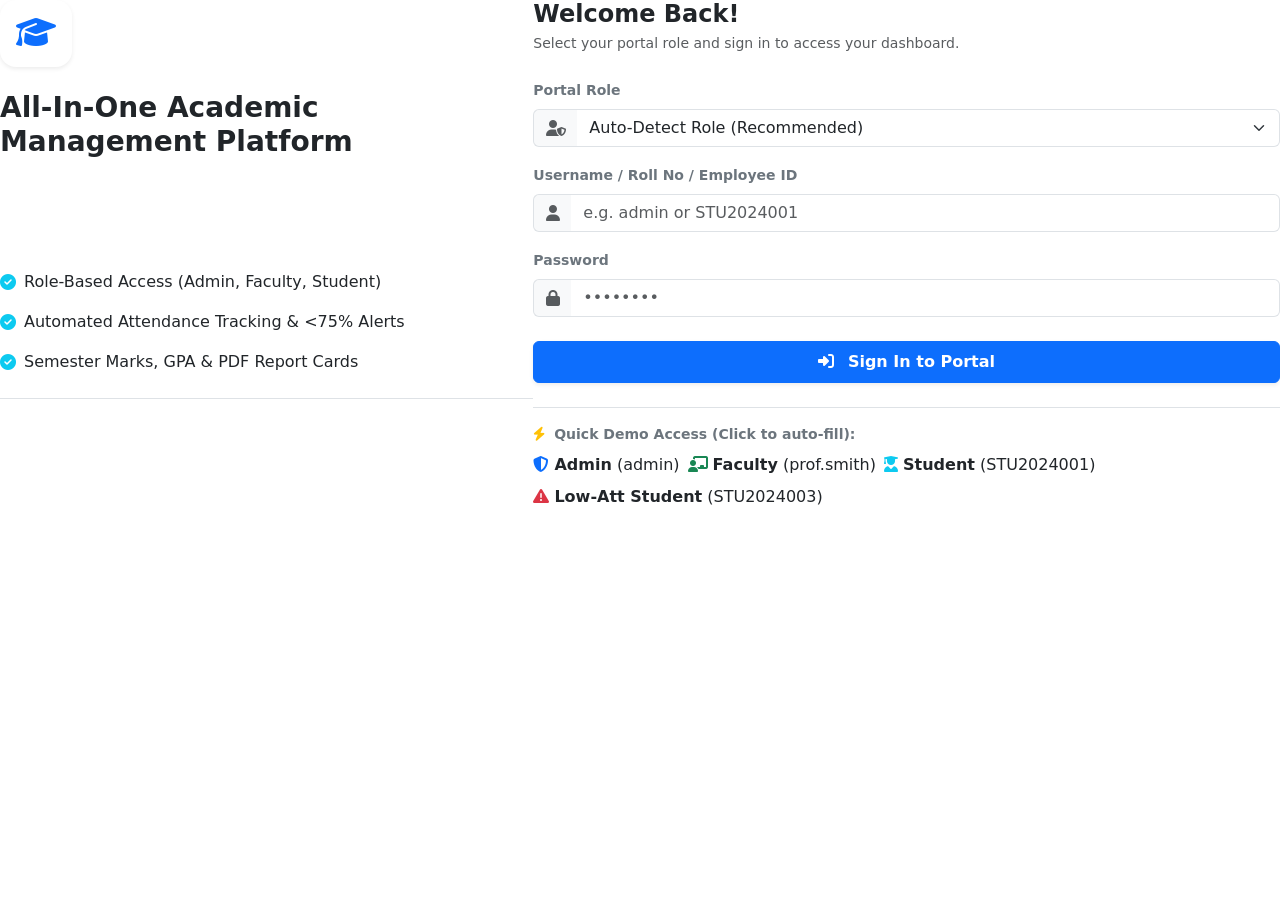
==== src/main/resources/static/index.html @ 06d14b9f "Initial commit: Complete Student Management System (Java Full Stack)" ====
<!DOCTYPE html>
<html lang="en">
<head>
    <meta charset="UTF-8">
    <meta name="viewport" content="width=device-width, initial-scale=1.0">
    <title>Student Management System | Portal Login</title>
    <!-- Google Fonts: Inter -->
    <link rel="preconnect" href="https://fonts.googleapis.com">
    <link rel="preconnect" href="https://fonts.gstatic.com" crossorigin>
    <link href="https://fonts.googleapis.com/css2?family=Inter:wght@300;400;500;600;700;800&display=swap" rel="stylesheet">
    <!-- Bootstrap 5.3 CSS -->
    <link href="https://cdn.jsdelivr.net/npm/bootstrap@5.3.3/dist/css/bootstrap.min.css" rel="stylesheet">
    <!-- FontAwesome 6 Icons -->
    <link href="https://cdnjs.cloudflare.com/ajax/libs/font-awesome/6.5.1/css/all.min.css" rel="stylesheet">
    <!-- Custom CSS -->
    <link rel="stylesheet" href="/css/style.css">
</head>
<body class="login-body">

<div class="login-card">
    <div class="row g-0">
        <!-- Left Side: Institution Branding -->
        <div class="col-lg-5 login-banner">
            <div>
                <div class="d-flex align-items-center gap-3 mb-4">
                    <div class="bg-white text-primary p-3 rounded-4 shadow-sm">
                        <i class="fas fa-graduation-cap fa-2x"></i>
                    </div>
                    <div>
                        <h4 class="fw-bold mb-0 text-white">AcademiaSMS</h4>
                        <small class="text-white-50">Enterprise College Management</small>
                    </div>
                </div>

                <h3 class="fw-bold mb-3">All-In-One Academic Management Platform</h3>
                <p class="text-white-50 mb-4">
                    Empowering colleges and educational institutions to manage students, attendance, examinations, and faculties seamlessly in one unified cloud system.
                </p>

                <div class="d-flex flex-column gap-3 mb-4">
                    <div class="d-flex align-items-center gap-2">
                        <i class="fas fa-check-circle text-info"></i>
                        <span>Role-Based Access (Admin, Faculty, Student)</span>
                    </div>
                    <div class="d-flex align-items-center gap-2">
                        <i class="fas fa-check-circle text-info"></i>
                        <span>Automated Attendance Tracking & <75% Alerts</span>
                    </div>
                    <div class="d-flex align-items-center gap-2">
                        <i class="fas fa-check-circle text-info"></i>
                        <span>Semester Marks, GPA & PDF Report Cards</span>
                    </div>
                </div>
            </div>

            <div class="pt-4 border-top border-white-50 text-white-50 small">
                <span>Java Full Stack Project &bull; Spring Boot &bull; Hibernate &bull; MySQL</span>
            </div>
        </div>

        <!-- Right Side: Login Form -->
        <div class="col-lg-7 login-form-container">
            <div class="mb-4">
                <h4 class="fw-bold text-dark mb-1">Welcome Back!</h4>
                <p class="text-muted small">Select your portal role and sign in to access your dashboard.</p>
            </div>

            <!-- Alert Container -->
            <div id="loginAlertContainer"></div>

            <!-- Login Form -->
            <form id="loginForm">
                <div class="mb-3">
                    <label class="form-label small fw-semibold text-secondary">Portal Role</label>
                    <div class="input-group">
                        <span class="input-group-text bg-light border-end-0 text-muted"><i class="fas fa-user-shield"></i></span>
                        <select class="form-select border-start-0" id="roleSelect">
                            <option value="">Auto-Detect Role (Recommended)</option>
                            <option value="ROLE_ADMIN">Administrator</option>
                            <option value="ROLE_FACULTY">Faculty / Teacher</option>
                            <option value="ROLE_STUDENT">Student</option>
                        </select>
                    </div>
                </div>

                <div class="mb-3">
                    <label class="form-label small fw-semibold text-secondary">Username / Roll No / Employee ID</label>
                    <div class="input-group">
                        <span class="input-group-text bg-light border-end-0 text-muted"><i class="fas fa-user"></i></span>
                        <input type="text" class="form-control border-start-0" id="username" placeholder="e.g. admin or STU2024001" required>
                    </div>
                </div>

                <div class="mb-4">
                    <label class="form-label small fw-semibold text-secondary">Password</label>
                    <div class="input-group">
                        <span class="input-group-text bg-light border-end-0 text-muted"><i class="fas fa-lock"></i></span>
                        <input type="password" class="form-control border-start-0" id="password" placeholder="••••••••" required>
                    </div>
                </div>

                <button type="submit" id="loginSubmitBtn" class="btn btn-primary w-100 py-2 fw-semibold shadow-sm mb-4">
                    <i class="fas fa-sign-in-alt me-2"></i> Sign In to Portal
                </button>
            </form>

            <!-- Quick Demo One-Click Fill -->
            <div class="border-top pt-3">
                <div class="small fw-bold text-secondary mb-2">
                    <i class="fas fa-bolt text-warning me-1"></i> Quick Demo Access (Click to auto-fill):
                </div>
                <div class="d-flex flex-wrap gap-2">
                    <span class="demo-account-chip" data-user="admin" data-pass="admin@123" data-role="ROLE_ADMIN">
                        <i class="fas fa-shield-alt text-primary"></i> <strong>Admin</strong> (admin)
                    </span>
                    <span class="demo-account-chip" data-user="prof.smith" data-pass="faculty@123" data-role="ROLE_FACULTY">
                        <i class="fas fa-chalkboard-teacher text-success"></i> <strong>Faculty</strong> (prof.smith)
                    </span>
                    <span class="demo-account-chip" data-user="STU2024001" data-pass="student@123" data-role="ROLE_STUDENT">
                        <i class="fas fa-user-graduate text-info"></i> <strong>Student</strong> (STU2024001)
                    </span>
                    <span class="demo-account-chip" data-user="STU2024003" data-pass="student@123" data-role="ROLE_STUDENT">
                        <i class="fas fa-exclamation-triangle text-danger"></i> <strong>Low-Att Student</strong> (STU2024003)
                    </span>
                </div>
            </div>

        </div>
    </div>
</div>

<!-- jQuery 3.7.1 -->
<script src="https://code.jquery.com/jquery-3.7.1.min.js"></script>
<!-- Bootstrap 5.3 JS Bundle -->
<script src="https://cdn.jsdelivr.net/npm/bootstrap@5.3.3/dist/js/bootstrap.bundle.min.js"></script>
<!-- Application Scripts -->
<script src="/js/common.js"></script>
<script src="/js/auth.js"></script>

</body>
</html>
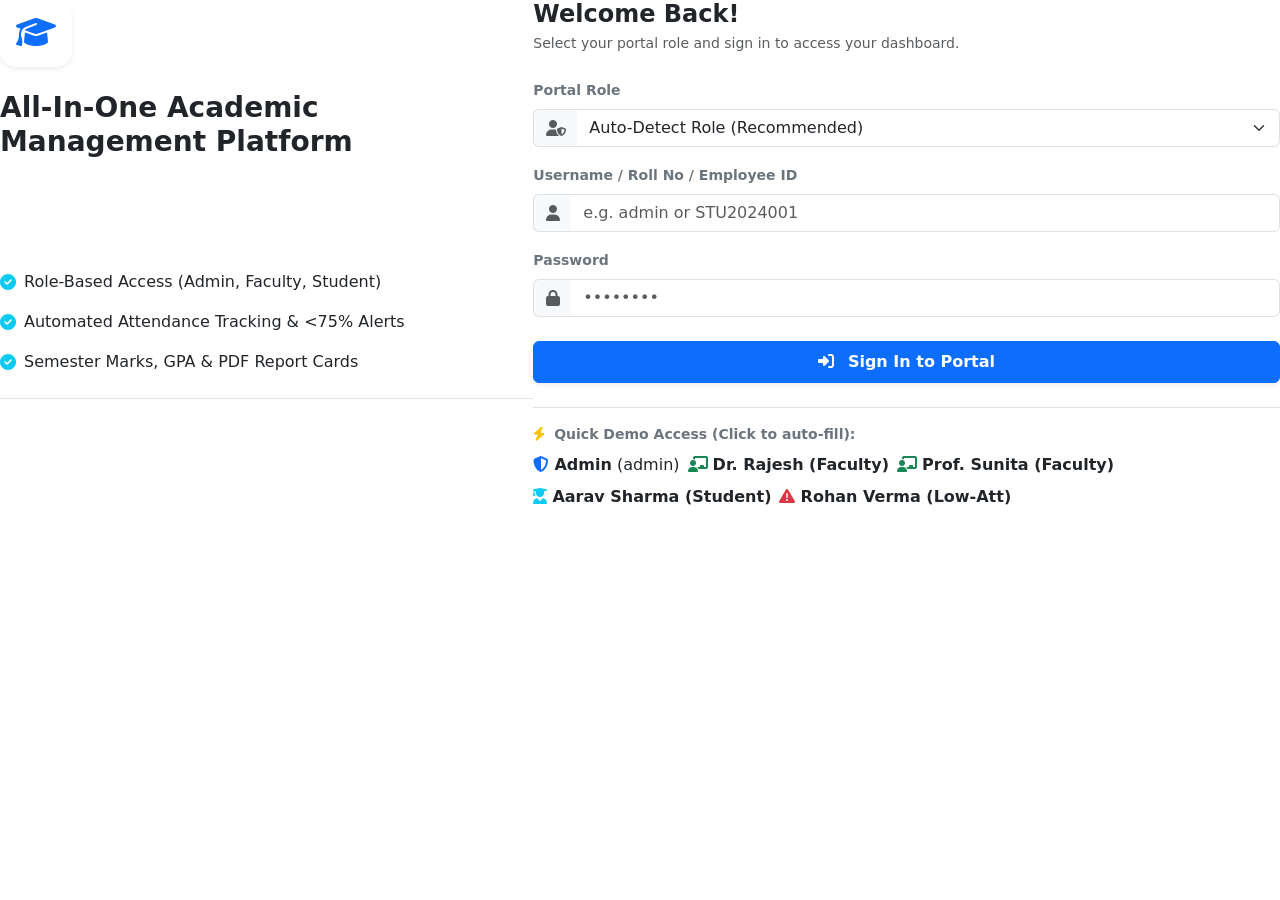
==== commit 46ab231c: "feat: add 10+ Indian students, faculty, courses and student registration button in faculty dashboard" ====
--- a/src/main/resources/static/index.html
+++ b/src/main/resources/static/index.html
@@ -113,14 +113,17 @@
                     <span class="demo-account-chip" data-user="admin" data-pass="admin@123" data-role="ROLE_ADMIN">
                         <i class="fas fa-shield-alt text-primary"></i> <strong>Admin</strong> (admin)
                     </span>
-                    <span class="demo-account-chip" data-user="prof.smith" data-pass="faculty@123" data-role="ROLE_FACULTY">
-                        <i class="fas fa-chalkboard-teacher text-success"></i> <strong>Faculty</strong> (prof.smith)
+                    <span class="demo-account-chip" data-user="dr.rajesh" data-pass="faculty@123" data-role="ROLE_FACULTY">
+                        <i class="fas fa-chalkboard-teacher text-success"></i> <strong>Dr. Rajesh (Faculty)</strong>
+                    </span>
+                    <span class="demo-account-chip" data-user="prof.sunita" data-pass="faculty@123" data-role="ROLE_FACULTY">
+                        <i class="fas fa-chalkboard-teacher text-success"></i> <strong>Prof. Sunita (Faculty)</strong>
                     </span>
                     <span class="demo-account-chip" data-user="STU2024001" data-pass="student@123" data-role="ROLE_STUDENT">
-                        <i class="fas fa-user-graduate text-info"></i> <strong>Student</strong> (STU2024001)
+                        <i class="fas fa-user-graduate text-info"></i> <strong>Aarav Sharma (Student)</strong>
                     </span>
                     <span class="demo-account-chip" data-user="STU2024003" data-pass="student@123" data-role="ROLE_STUDENT">
-                        <i class="fas fa-exclamation-triangle text-danger"></i> <strong>Low-Att Student</strong> (STU2024003)
+                        <i class="fas fa-exclamation-triangle text-danger"></i> <strong>Rohan Verma (Low-Att)</strong>
                     </span>
                 </div>
             </div>
